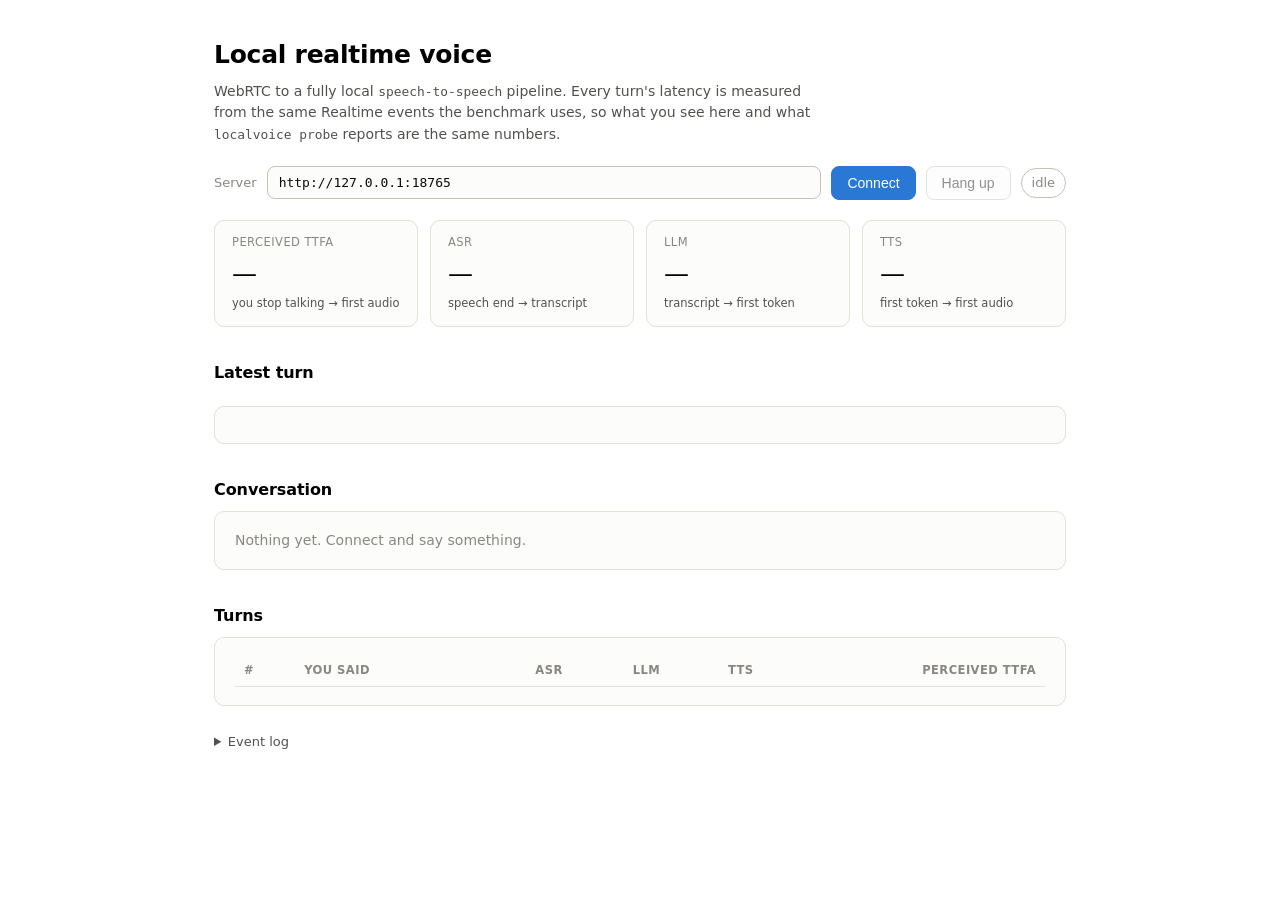
==== web/index.html @ 2b1f950b "feat: local OpenAI-Realtime voice deployment with a measured latency budget A fully local voice agen" ====
<!DOCTYPE html>
<html lang="en">
<head>
<meta charset="utf-8">
<meta name="viewport" content="width=device-width, initial-scale=1">
<title>Local realtime voice</title>
<link rel="stylesheet" href="style.css">
</head>
<body>
<div class="viz-root wrap">
  <header>
    <h1>Local realtime voice</h1>
    <p class="sub">WebRTC to a fully local <code>speech-to-speech</code> pipeline. Every turn's
    latency is measured from the same Realtime events the benchmark uses, so what you see
    here and what <code>localvoice probe</code> reports are the same numbers.</p>
  </header>

  <div class="bar">
    <label for="endpoint">Server</label>
    <input id="endpoint" type="text" value="http://127.0.0.1:18765" spellcheck="false">
    <button id="connect" class="primary">Connect</button>
    <button id="hangup" disabled>Hang up</button>
    <span id="status" class="status idle">idle</span>
  </div>

  <div class="tiles">
    <div class="tile"><div class="k">Perceived TTFA</div><div class="v" id="t-ttfa">—</div><div class="d">you stop talking → first audio</div></div>
    <div class="tile"><div class="k">ASR</div><div class="v" id="t-asr">—</div><div class="d">speech end → transcript</div></div>
    <div class="tile"><div class="k">LLM</div><div class="v" id="t-llm">—</div><div class="d">transcript → first token</div></div>
    <div class="tile"><div class="k">TTS</div><div class="v" id="t-tts">—</div><div class="d">first token → first audio</div></div>
  </div>

  <h2>Latest turn</h2>
  <div class="legend" id="legend"></div>
  <div class="card"><div id="budget"></div></div>

  <h2>Conversation</h2>
  <div class="card" id="transcript"><p class="empty">Nothing yet. Connect and say something.</p></div>

  <h2>Turns</h2>
  <div class="card"><table id="turns"><tr><th>#</th><th>You said</th><th>ASR</th><th>LLM</th><th>TTS</th><th>Perceived TTFA</th></tr></table></div>

  <details>
    <summary>Event log</summary>
    <div class="card"><pre id="events"></pre></div>
  </details>
</div>
<div class="tip" id="tip"></div>
<audio id="remote" autoplay></audio>
<script src="app.js"></script>
</body>
</html>
---- web/style.css ----
/* Colours are the validated categorical slots 1-4 from the same palette the
   generated reports use, so a stage is the same colour everywhere in this
   repository. Dark mode is a selected set of steps for the dark surface, not an
   automatic inversion. */
.viz-root {
  color-scheme: light;
  --surface-1: #fcfcfb;
  --page: #f9f9f7;
  --text-primary: #0b0b0b;
  --text-secondary: #52514e;
  --text-muted: #898781;
  --grid: #e1e0d9;
  --baseline: #c3c2b7;
  --series-1: #2a78d6;
  --series-2: #eb6834;
  --series-3: #1baf7a;
  --series-4: #eda100;
  --good: #0ca30c;
  --warning: #fab219;
  --critical: #d03b3b;
}
@media (prefers-color-scheme: dark) {
  :root:where(:not([data-theme="light"])) .viz-root {
    color-scheme: dark;
    --surface-1: #1a1a19;
    --page: #0d0d0d;
    --text-primary: #ffffff;
    --text-secondary: #c3c2b7;
    --text-muted: #898781;
    --grid: #2c2c2a;
    --baseline: #383835;
    --series-1: #3987e5;
    --series-2: #d95926;
    --series-3: #199e70;
    --series-4: #c98500;
  }
}

* { box-sizing: border-box; }
body {
  margin: 0;
  background: var(--page);
  color: var(--text-primary);
  font: 15px/1.55 ui-sans-serif, system-ui, -apple-system, "Segoe UI", Roboto, sans-serif;
}
.wrap { max-width: 900px; margin: 0 auto; padding: 36px 24px 80px; }
h1 { font-size: 25px; margin: 0 0 6px; letter-spacing: -0.01em; }
h2 { font-size: 16px; margin: 34px 0 8px; letter-spacing: -0.005em; }
.sub { color: var(--text-secondary); font-size: 14px; margin: 0 0 20px; max-width: 68ch; }
code { font-family: ui-monospace, SFMono-Regular, Menlo, monospace; font-size: 0.92em; }

.bar { display: flex; gap: 10px; align-items: center; flex-wrap: wrap; margin-bottom: 20px; }
.bar label { font-size: 13px; color: var(--text-muted); }
input[type="text"] {
  flex: 1 1 260px; min-width: 200px;
  padding: 8px 11px; border-radius: 8px;
  border: 1px solid var(--baseline);
  background: var(--surface-1); color: var(--text-primary);
  font-family: ui-monospace, SFMono-Regular, Menlo, monospace; font-size: 13px;
}
button {
  padding: 8px 15px; border-radius: 8px; border: 1px solid var(--baseline);
  background: var(--surface-1); color: var(--text-primary);
  font-size: 14px; cursor: pointer;
}
button.primary { background: var(--series-1); border-color: var(--series-1); color: #fff; }
button:disabled { opacity: 0.45; cursor: not-allowed; }

/* Status carries an icon-free word alongside its colour, never colour alone. */
.status { font-size: 13px; padding: 4px 10px; border-radius: 999px; border: 1px solid var(--baseline); }
.status.idle { color: var(--text-muted); }
.status.ok { color: var(--good); border-color: var(--good); }
.status.busy { color: var(--warning); border-color: var(--warning); }
.status.live { color: var(--series-1); border-color: var(--series-1); }
.status.bad { color: var(--critical); border-color: var(--critical); }

.tiles { display: flex; flex-wrap: wrap; gap: 12px; }
.tile {
  background: var(--surface-1); border: 1px solid var(--grid);
  border-radius: 10px; padding: 13px 17px; flex: 1 1 160px; min-width: 150px;
}
.tile .k { font-size: 11.5px; color: var(--text-muted); text-transform: uppercase; letter-spacing: 0.04em; }
.tile .v { font-size: 25px; font-variant-numeric: tabular-nums; margin-top: 3px; letter-spacing: -0.02em; }
.tile .d { font-size: 11.5px; color: var(--text-secondary); margin-top: 2px; }

.card {
  background: var(--surface-1); border: 1px solid var(--grid);
  border-radius: 10px; padding: 18px 20px;
}
#transcript { max-height: 260px; overflow-y: auto; }
.line { margin: 0 0 9px; font-size: 14.5px; }
.who {
  display: inline-block; min-width: 76px;
  font-size: 11px; text-transform: uppercase; letter-spacing: 0.05em;
  color: var(--text-muted);
}
.who.bot { color: var(--series-1); }
.empty { color: var(--text-muted); margin: 0; font-size: 14px; }

.legend { display: flex; flex-wrap: wrap; gap: 15px; margin: 2px 0 12px; font-size: 13px; color: var(--text-secondary); }
.legend span { display: inline-flex; align-items: center; gap: 7px; }
.swatch { width: 11px; height: 11px; border-radius: 3px; display: inline-block; }

table { border-collapse: collapse; width: 100%; font-size: 13.5px; }
th, td { text-align: right; padding: 6px 9px; border-bottom: 1px solid var(--grid); }
th:first-child, td:first-child, th:nth-child(2), td.say { text-align: left; }
th { color: var(--text-muted); font-weight: 600; font-size: 11.5px; text-transform: uppercase; letter-spacing: 0.04em; }
td { font-variant-numeric: tabular-nums; }
td.say { font-variant-numeric: normal; max-width: 280px; overflow: hidden; text-overflow: ellipsis; white-space: nowrap; }

svg text { font: 12px ui-sans-serif, system-ui, sans-serif; }
.axis { fill: var(--text-muted); }

details { margin-top: 26px; }
summary { cursor: pointer; color: var(--text-secondary); font-size: 13px; margin-bottom: 8px; }
pre {
  margin: 0; max-height: 220px; overflow-y: auto;
  font-family: ui-monospace, SFMono-Regular, Menlo, monospace;
  font-size: 12px; color: var(--text-secondary); white-space: pre-wrap;
}

.tip {
  position: fixed; pointer-events: none; opacity: 0; transition: opacity .1s;
  background: var(--surface-1); color: var(--text-primary);
  border: 1px solid var(--baseline); border-radius: 7px;
  padding: 7px 10px; font-size: 12.5px; box-shadow: 0 4px 14px rgba(0,0,0,.14);
  font-variant-numeric: tabular-nums; z-index: 40;
}
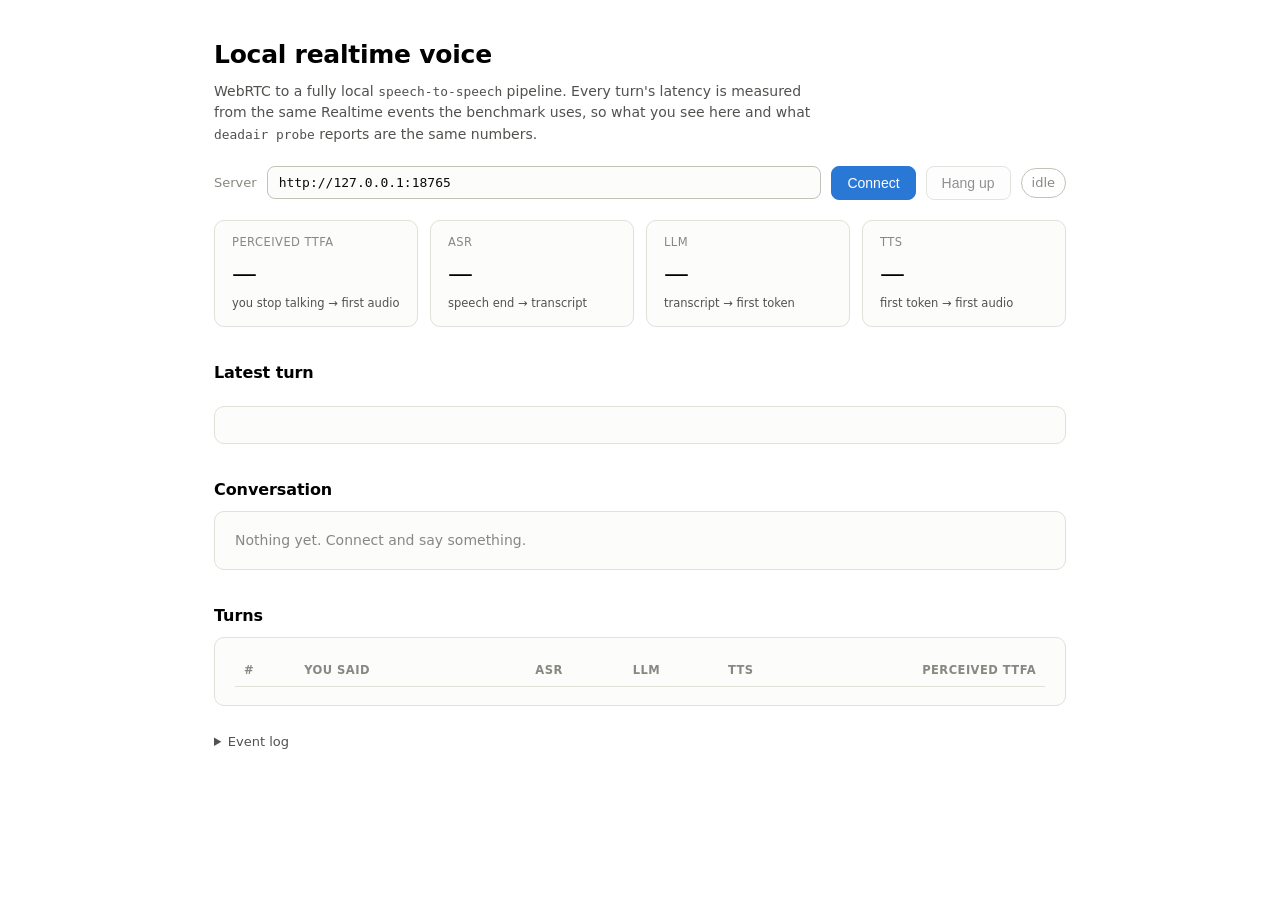
==== commit 8d0fd1bd: "refactor: rename the project to dead-air local-realtime-voice described the category, not the argume" ====
--- a/web/index.html
+++ b/web/index.html
@@ -12,7 +12,7 @@
     <h1>Local realtime voice</h1>
     <p class="sub">WebRTC to a fully local <code>speech-to-speech</code> pipeline. Every turn's
     latency is measured from the same Realtime events the benchmark uses, so what you see
-    here and what <code>localvoice probe</code> reports are the same numbers.</p>
+    here and what <code>deadair probe</code> reports are the same numbers.</p>
   </header>
 
   <div class="bar">
